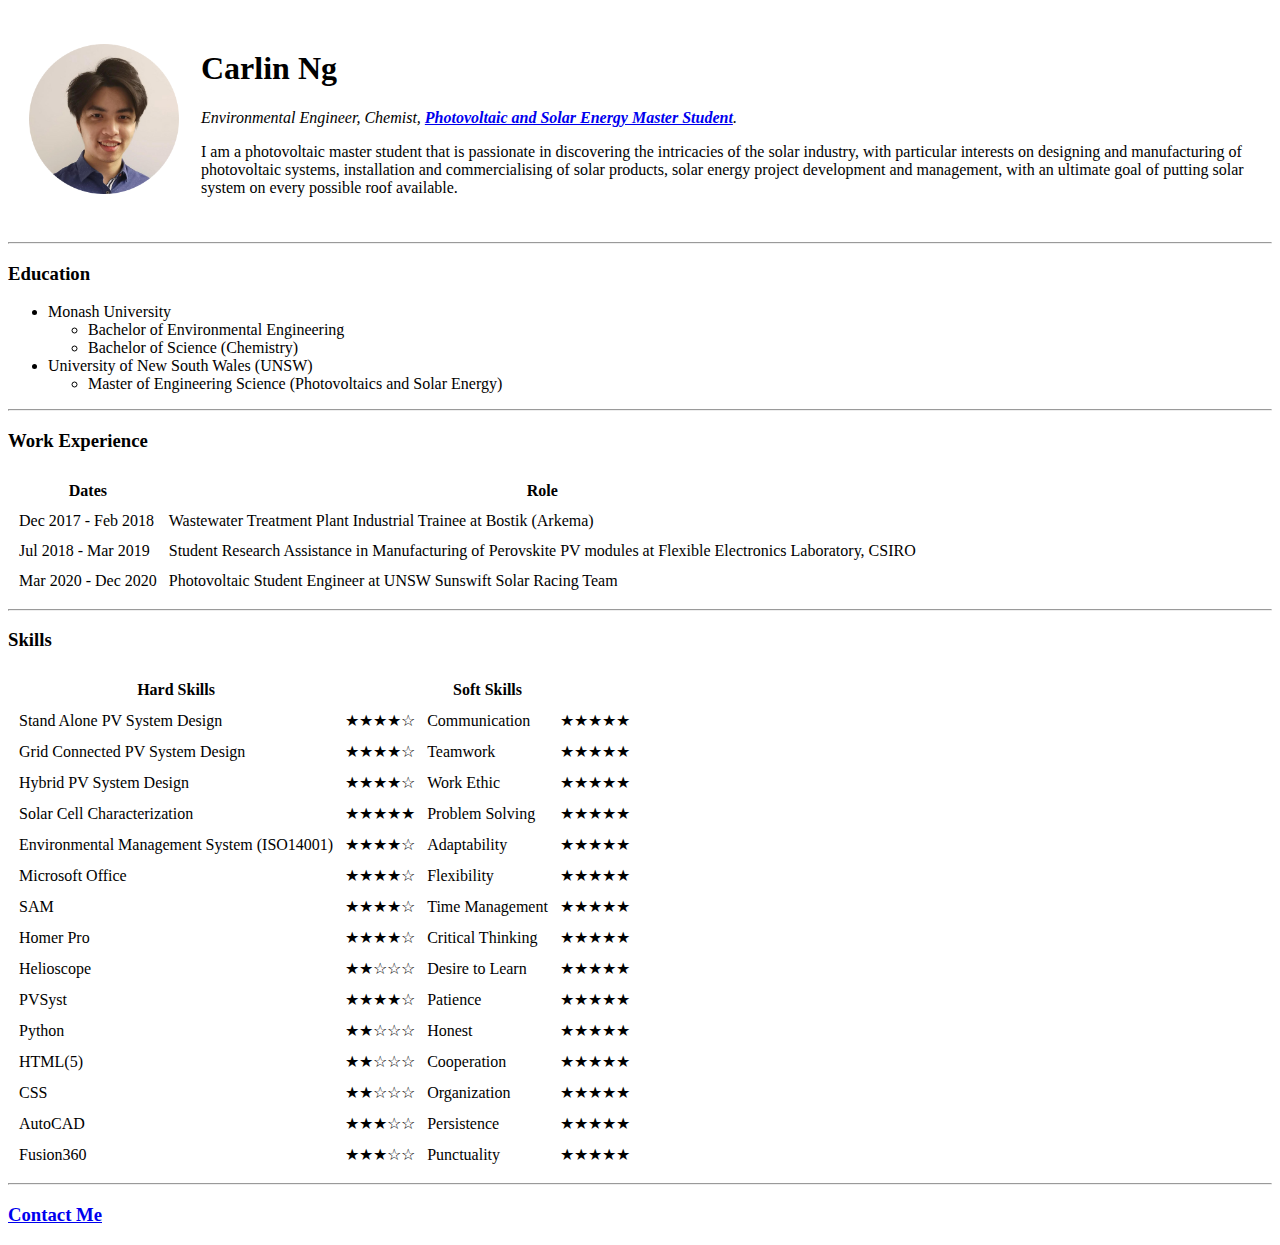
==== index.html @ cc158a0d "Add initial cv website files" ====
<!DOCTYPE html>
<html lang="en">
    <head>
        <meta charset="UTF-8">
        <title>Carlin Ng's Personal Site</title>
    </head>
    <body>
    <table cellspacing="20">
        <tr>
            <td><img src="Carlin.png"
             alt="Carlin's Profile Picture"
             width="150"
             height="150"></td>
            <td><h1>Carlin Ng</h1><p><em>Environmental Engineer, Chemist,
            <strong><a href="https://www.engineering.unsw.edu.au/energy-engineering/">
                Photovoltaic and Solar Energy Master Student</a></strong>.</em></p>
            <p>I am a photovoltaic master student that is passionate in discovering the intricacies of the solar industry, with
            particular interests on designing and manufacturing of photovoltaic systems, installation and commercialising of
            solar products, solar energy project development and management, with an ultimate goal of putting solar system
            on every possible roof available. </p></td>
        </tr>
    </table>


        <hr>
        <h3>Education</h3>
        <ul>
            <li>Monash University
                <ul>
                    <li>Bachelor of Environmental Engineering</li>
                    <li>Bachelor of Science (Chemistry)</li>
                </ul>
            </li>
            <li>University of New South Wales (UNSW)
                <ul>
                    <li>Master of Engineering Science (Photovoltaics and Solar Energy)</li>
                </ul>
            </li>
        </ul>
        <hr>
        <h3>Work Experience</h3>
            <table cellspacing="10">
                <thead>
                    <tr>
                        <th>Dates</th>
                        <th>Role</th>
                    </tr>
                </thead>
                <tbody>
                    <tr>
                        <td>Dec 2017 - Feb 2018</td>
                        <td>Wastewater Treatment Plant Industrial Trainee at Bostik (Arkema)</td>
                    </tr>
                    <tr>
                        <td>Jul 2018 - Mar 2019</td>
                        <td>Student Research Assistance in Manufacturing of Perovskite PV modules at Flexible Electronics Laboratory, CSIRO</td>
                    </tr>
                    <tr>
                        <td>Mar 2020 - Dec 2020</td>
                        <td>Photovoltaic Student Engineer at UNSW Sunswift Solar Racing Team</td>
                    </tr>
                </tbody>

            </table>
        <hr>
        <h3>Skills</h3>
            <table cellspacing="10">
                <thead>
                <tr>
                    <th>Hard Skills</th>
                    <th></th>
                    <th>Soft Skills</th>
                    <th></th>
                </tr>
                </thead>
                <tbody>
                    <tr><td>Stand Alone PV System Design</td>
                        <td>★★★★☆</td>
                        <td>Communication</td>
                        <td>★★★★★</td></tr>
                    <tr><td>Grid Connected PV System Design</td>
                        <td>★★★★☆</td>
                        <td>Teamwork</td>
                        <td>★★★★★</td></tr>
                    <tr><td>Hybrid PV System Design</td>
                        <td>★★★★☆</td>
                        <td>Work Ethic</td>
                        <td>★★★★★</td></tr>
                    <tr><td>Solar Cell Characterization</td>
                        <td>★★★★★</td>
                        <td>Problem Solving</td>
                        <td>★★★★★</td></tr>
                    <tr><td>Environmental Management System (ISO14001) </td>
                        <td>★★★★☆</td>
                        <td>Adaptability</td>
                        <td>★★★★★</td></tr>
                    <tr><td>Microsoft Office</td>
                        <td>★★★★☆</td>
                        <td>Flexibility</td>
                        <td>★★★★★</td></tr>
                    <tr><td>SAM</td>
                        <td>★★★★☆</td>
                        <td>Time Management</td>
                        <td>★★★★★</td></tr>
                    <tr><td>Homer Pro</td>
                        <td>★★★★☆</td>
                        <td>Critical Thinking</td>
                        <td>★★★★★</td></tr>
                    <tr><td>Helioscope</td>
                        <td>★★☆☆☆</td>
                        <td>Desire to Learn</td>
                        <td>★★★★★</td></tr>
                    <tr><td>PVSyst</td>
                        <td>★★★★☆</td>
                        <td>Patience</td>
                        <td>★★★★★</td></tr>
                    <tr><td>Python</td>
                        <td>★★☆☆☆</td>
                        <td>Honest</td>
                        <td>★★★★★</td></tr>
                    <tr><td>HTML(5)</td>
                        <td>★★☆☆☆</td>
                        <td>Cooperation</td>
                        <td>★★★★★</td></tr>
                    <tr><td>CSS</td>
                        <td>★★☆☆☆</td>
                        <td>Organization</td>
                        <td>★★★★★</td></tr>
                    <tr><td>AutoCAD</td>
                        <td>★★★☆☆</td>
                        <td>Persistence</td>
                        <td>★★★★★</td></tr>
                    <tr><td>Fusion360</td>
                        <td>★★★☆☆</td>
                        <td>Punctuality</td>
                        <td>★★★★★</td></tr>



                </tbody>
            </table>
        <hr>
        <h3><a href="Contact.html">Contact Me</a></h3>
    </body>
</html>
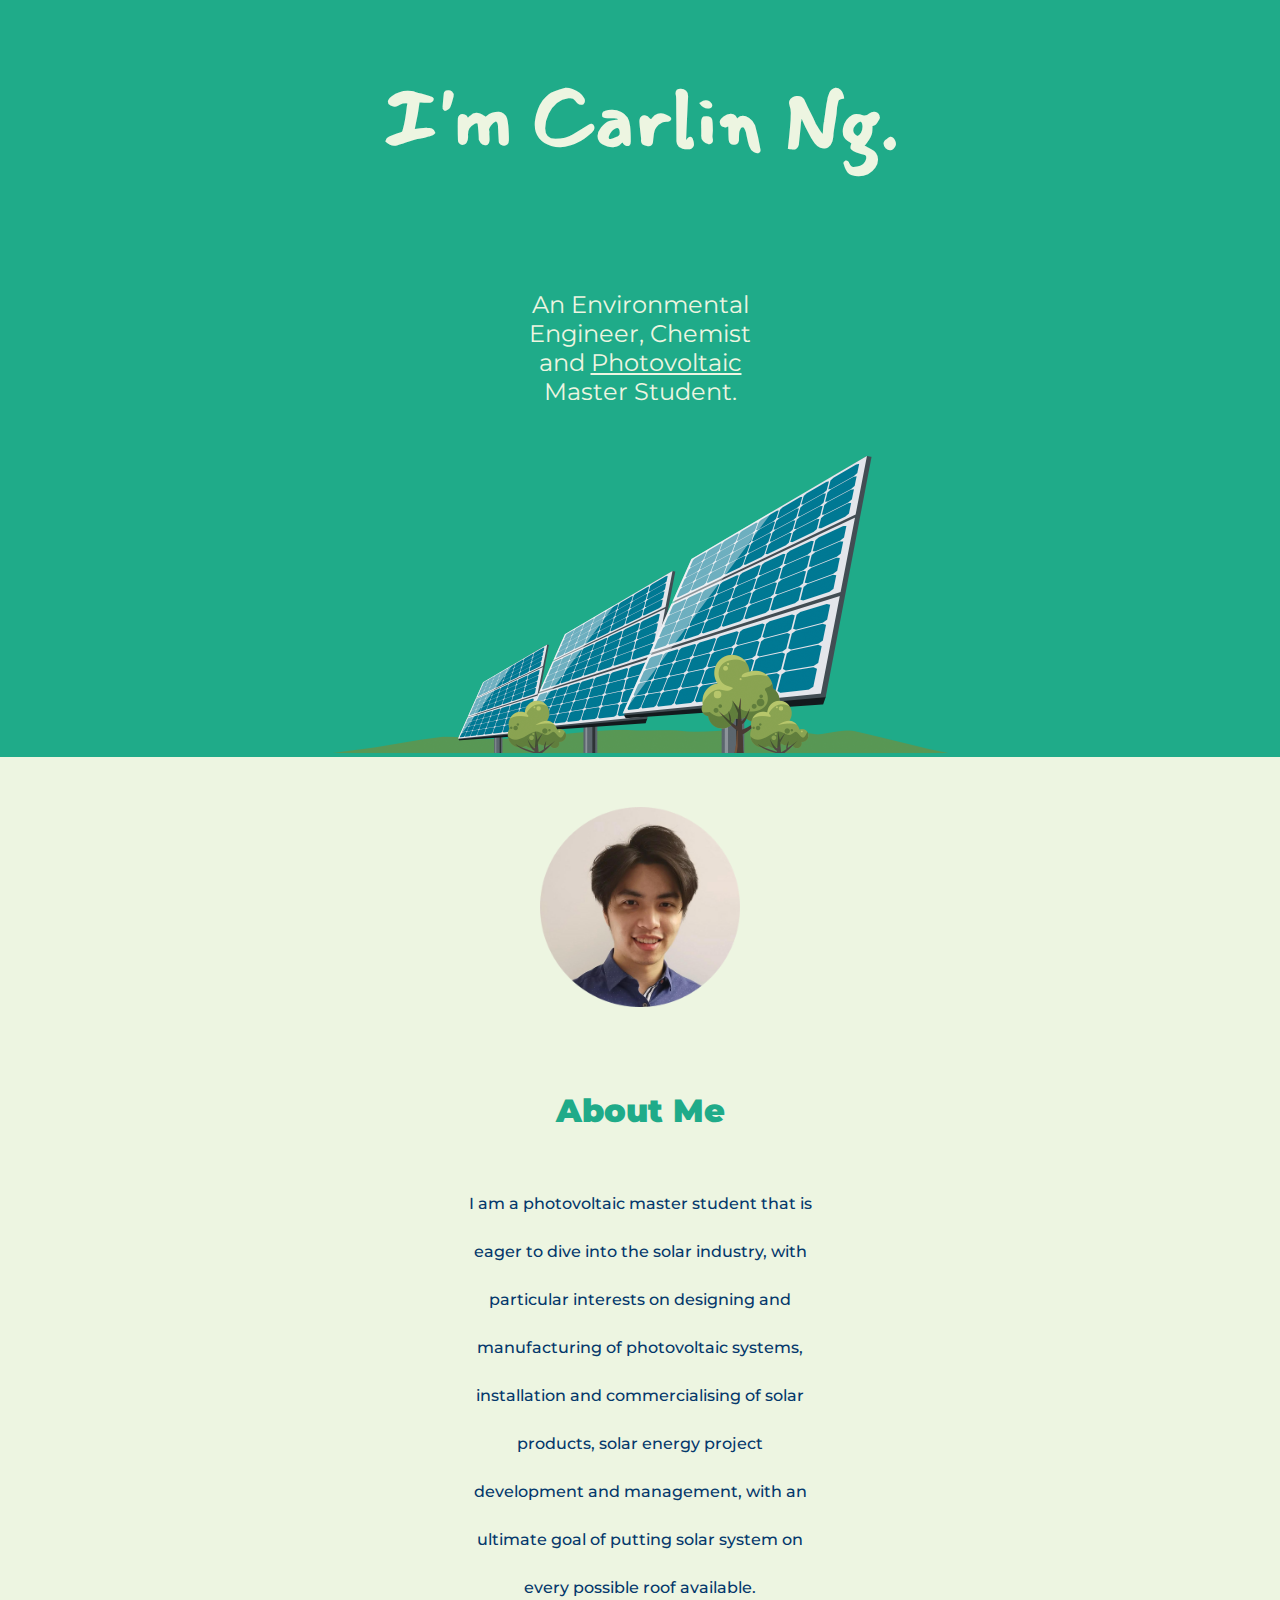
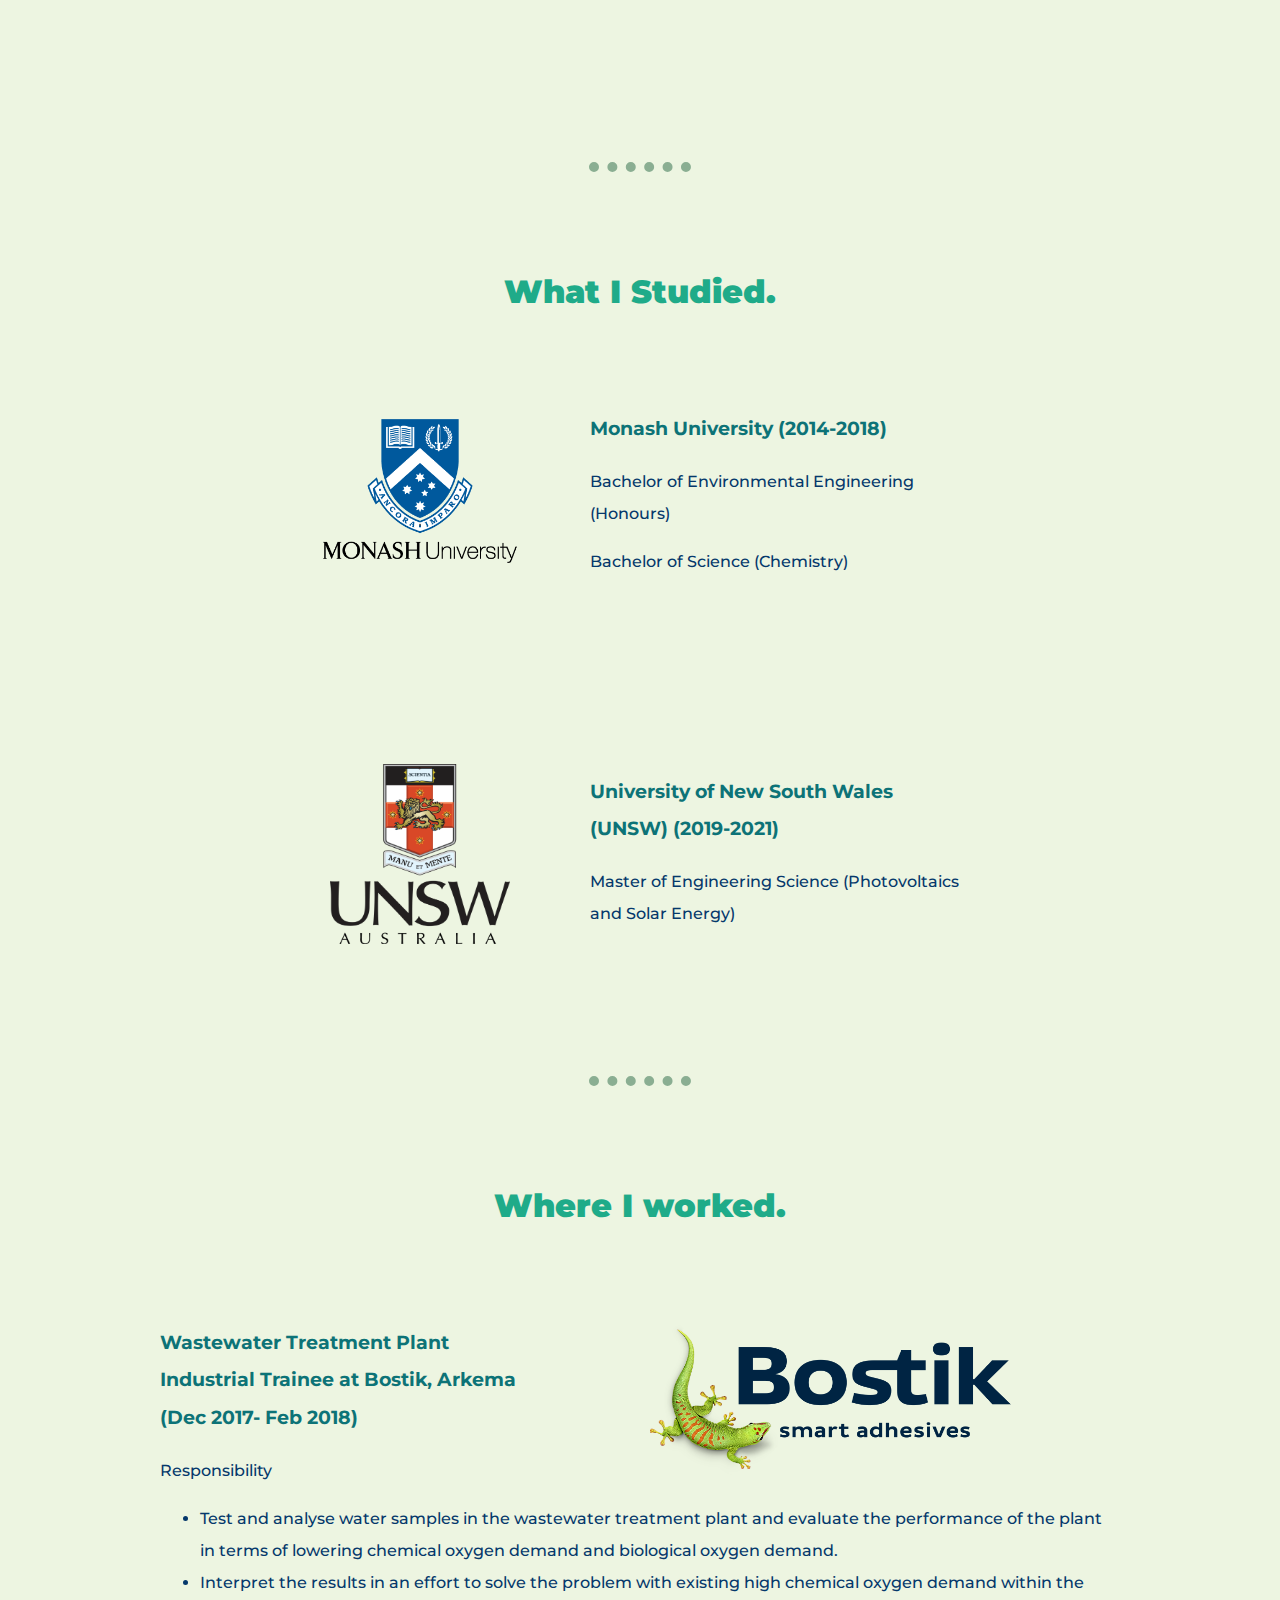
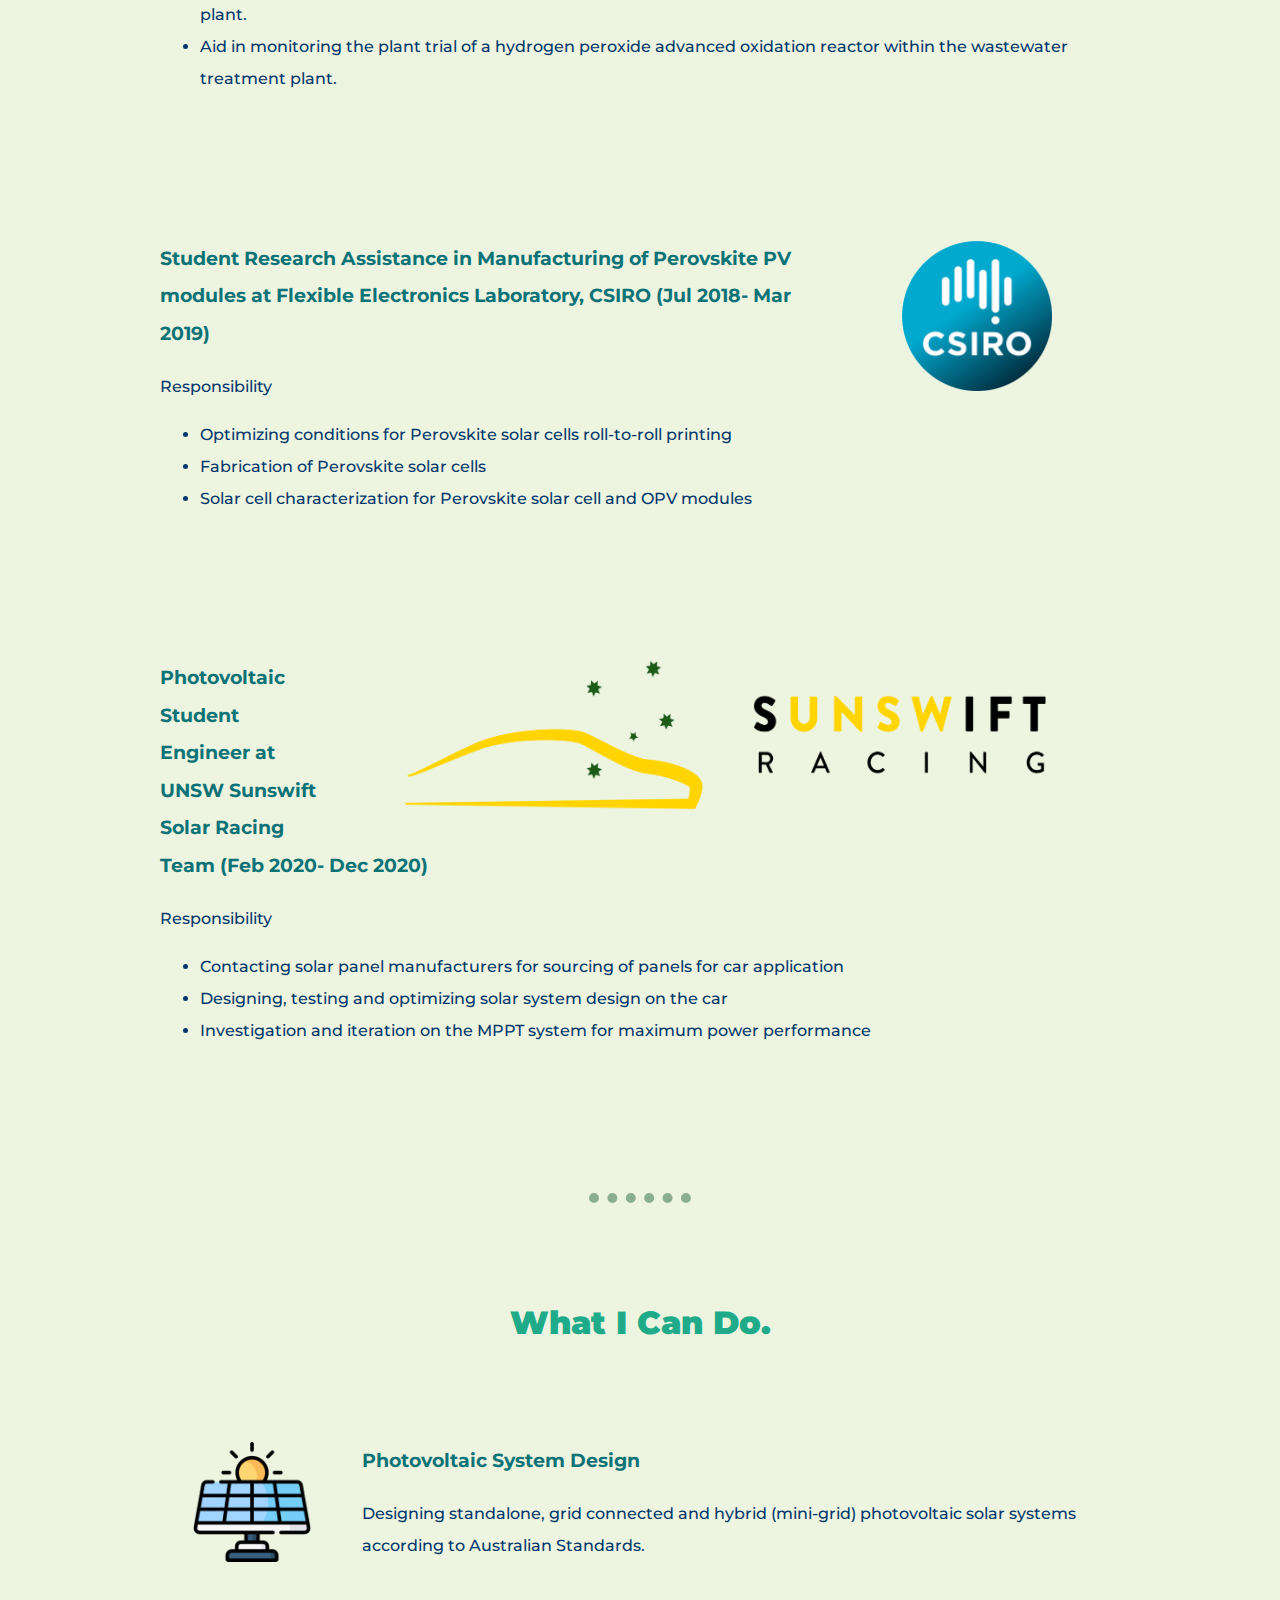
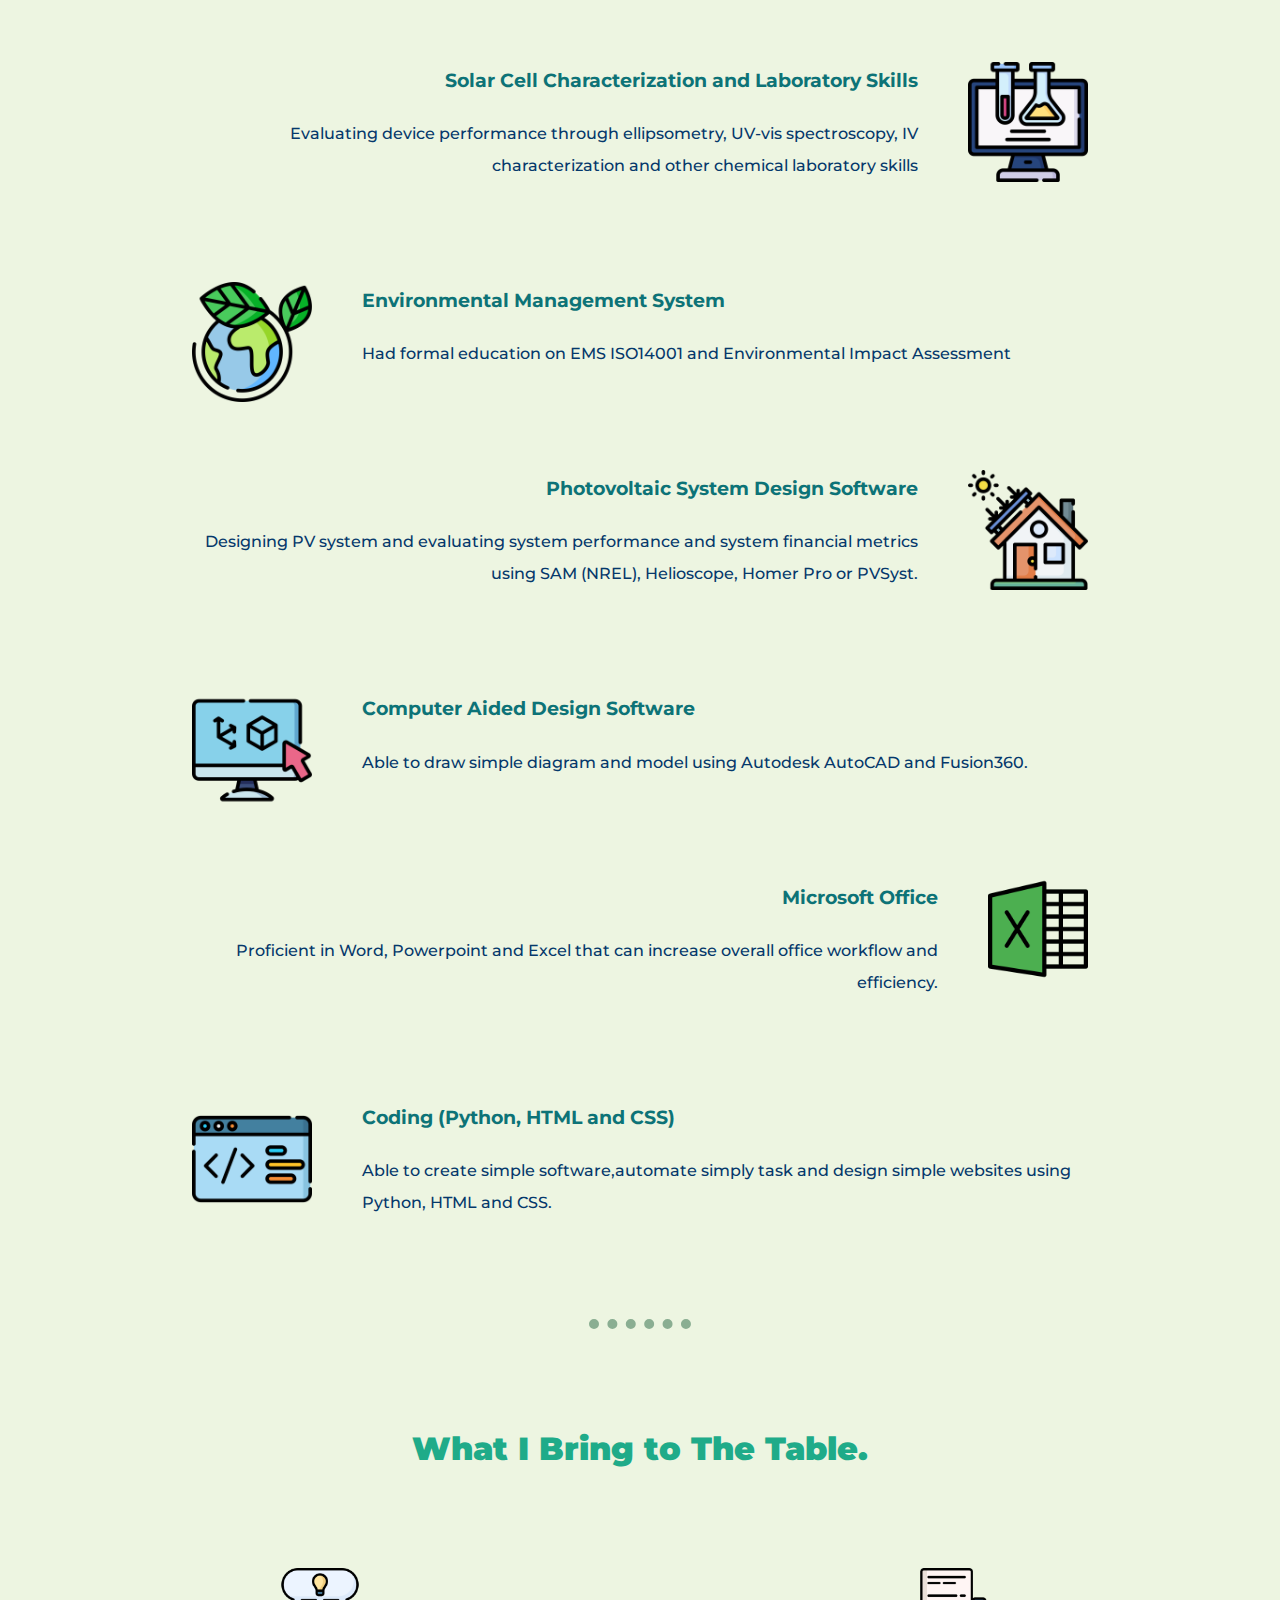
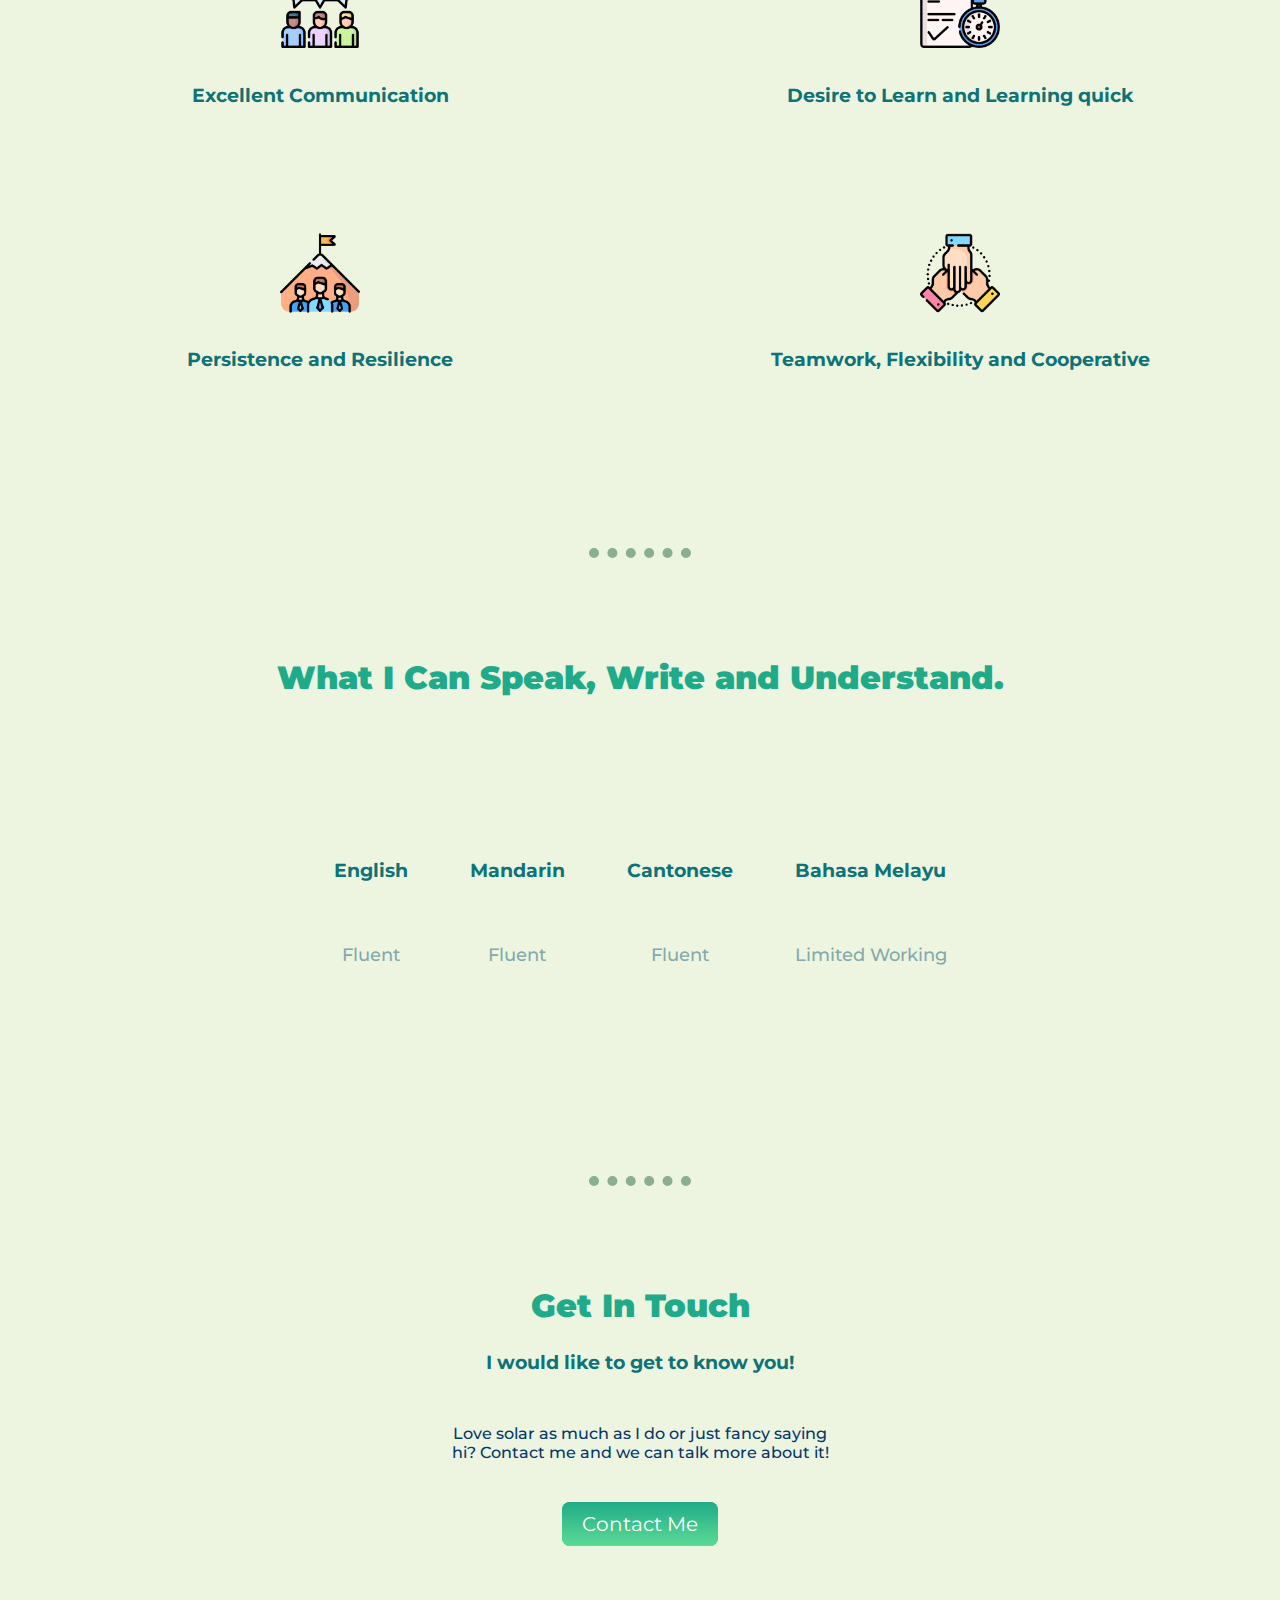
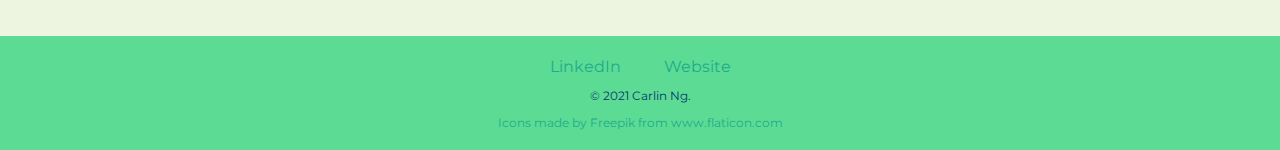
==== commit bb3d7607: "Add files via upload" ====
--- a/index.html
+++ b/index.html
@@ -1,145 +1,174 @@
 <!DOCTYPE html>
 <html lang="en">
-    <head>
-        <meta charset="UTF-8">
-        <title>Carlin Ng's Personal Site</title>
-    </head>
-    <body>
-    <table cellspacing="20">
-        <tr>
-            <td><img src="Carlin.png"
-             alt="Carlin's Profile Picture"
-             width="150"
-             height="150"></td>
-            <td><h1>Carlin Ng</h1><p><em>Environmental Engineer, Chemist,
-            <strong><a href="https://www.engineering.unsw.edu.au/energy-engineering/">
-                Photovoltaic and Solar Energy Master Student</a></strong>.</em></p>
-            <p>I am a photovoltaic master student that is passionate in discovering the intricacies of the solar industry, with
+<head>
+    <meta charset="UTF-8">
+    <title>Carlin Ng</title>
+    <link rel="stylesheet" href="./css/styles.css">
+    <link rel="icon" href="favicon.ico">
+    <link rel="preconnect" href="https://fonts.gstatic.com">
+    <link href="https://fonts.googleapis.com/css2?family=Mansalva&family=Merriweather+Sans:wght@300;800&family=Montserrat:wght@300;500&display=swap" rel="stylesheet">
+</head>
+<body>
+    <div class="top">
+        <h1>I'm Carlin Ng.</h1>
+        <h2 class="title">An Environmental Engineer, Chemist and <span>Photovoltaic</span> Master Student.</h2>
+        <img src="./images/solar.png" alt="solar-bg-img">
+    </div>
+    <div class="middle">
+  <div class="profile">
+    <img id="profile_pic" src="./images/Carlin.png" alt="Carlin's Profile Pic">
+    <h2>About Me</h2>
+    <p class="bio">I am a photovoltaic master student that is eager to dive into the solar industry, with
             particular interests on designing and manufacturing of photovoltaic systems, installation and commercialising of
             solar products, solar energy project development and management, with an ultimate goal of putting solar system
-            on every possible roof available. </p></td>
+            on every possible roof available.</p>
+  </div>
+  <hr>
+  <div class="education">
+    <h2>What I Studied.</h2>
+    <div class="education-row">
+      <img class="monash_img" src="./images/monash.png" alt="monash-img">
+      <h3>Monash University (2014-2018)</h3>
+      <p>Bachelor of Environmental Engineering (Honours)</p>
+      <p>Bachelor of Science (Chemistry)</p>
+    </div>
+    <div class="education-row">
+      <img class="unsw_img" src="./images/University-of-New-South-Wales.png" alt="unsw-img">
+      <h3>University of New South Wales (UNSW) (2019-2021)</h3>
+      <p>Master of Engineering Science (Photovoltaics and Solar Energy)</p>
+    </div>
+  </div>
+  <hr>
+  <div class="workexperience">
+    <h2>Where I worked.</h2>
+    <div class="experience-row">
+      <img class="bostik-img" src="./images/bostik.png" alt="Bostik-img">
+      <h3>Wastewater Treatment Plant Industrial Trainee at Bostik, Arkema (Dec 2017- Feb 2018)</h3>
+      <p>Responsibility</p>
+      <ul>
+          <li>Test and analyse water samples in the wastewater treatment plant and evaluate the performance of the plant in terms of lowering chemical oxygen demand and biological oxygen demand.</li>
+          <li>Interpret the results in an effort to solve the problem with existing high chemical oxygen demand within the plant.</li>
+          <li>Aid in monitoring the plant trial of a hydrogen peroxide advanced oxidation reactor within the wastewater treatment plant.</li>
+      </ul>
+    </div>
+    <div class="experience-row">
+      <img class="csiro-img" src="./images/csiro.png" alt="CSIRO-img">
+      <h3>Student Research Assistance in Manufacturing of Perovskite PV modules at Flexible Electronics Laboratory, CSIRO (Jul 2018- Mar 2019)</h3>
+      <p>Responsibility</p>
+      <ul>
+          <li>Optimizing conditions for Perovskite solar cells roll-to-roll printing</li>
+          <li>Fabrication of Perovskite solar cells</li>
+          <li>Solar cell characterization for Perovskite solar cell and OPV modules</li>
+      </ul>
+    </div>
+    <div class="experience-row">
+      <img class="sunswift-img" src="./images/sunswift.png" alt="Sunswift-img">
+      <h3>Photovoltaic Student Engineer at UNSW Sunswift Solar Racing Team (Feb 2020- Dec 2020)</h3>
+      <p>Responsibility</p>
+      <ul>
+          <li>Contacting solar panel manufacturers for sourcing of panels for car application</li>
+          <li>Designing, testing and optimizing solar system design on the car</li>
+          <li>Investigation and iteration on the MPPT system for maximum power performance</li>
+      </ul>
+    </div>
+  </div>
+  <hr>
+  <div class="skills">
+    <h2>What I Can Do.</h2>
+    <div class="left-row">
+      <img class="design-img" src="./images/design.png" alt="System Design-img">
+      <h3>Photovoltaic System Design</h3>
+      <p>Designing standalone, grid connected and hybrid (mini-grid) photovoltaic solar systems according to Australian Standards.</p>
+    </div>
+    <div class="right-row">
+      <img class="research-img" src="./images/research.png" alt="Lab-img">
+      <h3>Solar Cell Characterization and Laboratory Skills</h3>
+      <p>Evaluating device performance through ellipsometry, UV-vis spectroscopy, IV characterization and other chemical laboratory skills</p>
+    </div>
+      <div class="left-row">
+      <img class="enviro-img" src="./images/enviro.png" alt="EMS-img">
+      <h3>Environmental Management System</h3>
+      <p>Had formal education on EMS ISO14001 and Environmental Impact Assessment</p>
+    </div>
+      <div class="right-row">
+      <img class="system-img" src="./images/solar-home.png" alt="Solar home-img">
+      <h3>Photovoltaic System Design Software</h3>
+      <p>Designing PV system and evaluating system performance and system financial metrics using SAM (NREL), Helioscope, Homer Pro or PVSyst.</p>
+    </div>
+      <div class="left-row">
+      <img class="cad-img" src="./images/cad.png" alt="CAD-img">
+      <h3>Computer Aided Design Software</h3>
+      <p>Able to draw simple diagram and model using Autodesk AutoCAD and Fusion360.</p>
+    </div>
+      <div class="right-row">
+      <img class="office-img" src="./images/office.png" alt="MS Office-img">
+      <h3>Microsoft Office</h3>
+      <p>Proficient in Word, Powerpoint and Excel that can increase overall office workflow and efficiency. </p>
+    </div>
+      <div class="left-row">
+      <img class="code-img" src="./images/code.png" alt="Coding-img">
+      <h3>Coding (Python, HTML and CSS)</h3>
+      <p>Able to create simple software,automate simply task and design simple websites using Python, HTML and CSS.</p>
+    </div></div>
+  <hr>
+      <div class="soft-skills">
+    <h2>What I Bring to The Table.</h2>
+      <div class="grid">
+    <div class="soft-row">
+      <img class="communication-img" src="./images/communication.png" alt="Communication-img">
+      <h3>Excellent Communication</h3>
+    </div>
+    <div class="soft-row">
+      <img class="fast-img" src="./images/fast.png" alt="Learn Quick-img">
+      <h3>Desire to Learn and Learning quick</h3>
+    </div>
+      <div class="soft-row">
+      <img class="nvrgvup-img" src="./images/nevergiveup.png" alt="Never Give Up-img">
+      <h3>Persistence and Resilience</h3>
+    </div>
+      <div class="soft-row">
+      <img class="teamwork-img" src="./images/teamwork.png" alt="Teamwork-img">
+      <h3>Teamwork, Flexibility and Cooperative</h3>
+      </div>
+      </div>
+  </div>
+  <hr>
+  <div class="language">
+    <h2>What I Can Speak, Write and Understand.</h2>
+    <table class="lang_table" cellspacing="60">
+        <thead>
+        <tr>
+            <th class="language">English</th>
+            <th class="language">Mandarin</th>
+            <th class="language">Cantonese</th>
+            <th class="language">Bahasa Melayu</th>
         </tr>
+        </thead>
+        <tbody>
+        <tr>
+            <th class="proficiency">Fluent</th>
+            <th class="proficiency">Fluent</th>
+            <th class="proficiency">Fluent</th>
+            <th class="proficiency">Limited Working</th>
+        </tr>
+        </tbody>
     </table>
+  </div>
+  <hr>
+  <div class="contact-me">
+    <h2>Get In Touch</h2>
+    <h3>I would like to get to know you!</h3>
+    <p class="contact-msg">Love solar as much as I do or just fancy saying hi? Contact me and we can talk more about it!</p>
+    <a class="btn" href="mailto:carlin5845@gmail.com">Contact Me</a>
+  </div>
+</div>
 
 
-        <hr>
-        <h3>Education</h3>
-        <ul>
-            <li>Monash University
-                <ul>
-                    <li>Bachelor of Environmental Engineering</li>
-                    <li>Bachelor of Science (Chemistry)</li>
-                </ul>
-            </li>
-            <li>University of New South Wales (UNSW)
-                <ul>
-                    <li>Master of Engineering Science (Photovoltaics and Solar Energy)</li>
-                </ul>
-            </li>
-        </ul>
-        <hr>
-        <h3>Work Experience</h3>
-            <table cellspacing="10">
-                <thead>
-                    <tr>
-                        <th>Dates</th>
-                        <th>Role</th>
-                    </tr>
-                </thead>
-                <tbody>
-                    <tr>
-                        <td>Dec 2017 - Feb 2018</td>
-                        <td>Wastewater Treatment Plant Industrial Trainee at Bostik (Arkema)</td>
-                    </tr>
-                    <tr>
-                        <td>Jul 2018 - Mar 2019</td>
-                        <td>Student Research Assistance in Manufacturing of Perovskite PV modules at Flexible Electronics Laboratory, CSIRO</td>
-                    </tr>
-                    <tr>
-                        <td>Mar 2020 - Dec 2020</td>
-                        <td>Photovoltaic Student Engineer at UNSW Sunswift Solar Racing Team</td>
-                    </tr>
-                </tbody>
-
-            </table>
-        <hr>
-        <h3>Skills</h3>
-            <table cellspacing="10">
-                <thead>
-                <tr>
-                    <th>Hard Skills</th>
-                    <th></th>
-                    <th>Soft Skills</th>
-                    <th></th>
-                </tr>
-                </thead>
-                <tbody>
-                    <tr><td>Stand Alone PV System Design</td>
-                        <td>★★★★☆</td>
-                        <td>Communication</td>
-                        <td>★★★★★</td></tr>
-                    <tr><td>Grid Connected PV System Design</td>
-                        <td>★★★★☆</td>
-                        <td>Teamwork</td>
-                        <td>★★★★★</td></tr>
-                    <tr><td>Hybrid PV System Design</td>
-                        <td>★★★★☆</td>
-                        <td>Work Ethic</td>
-                        <td>★★★★★</td></tr>
-                    <tr><td>Solar Cell Characterization</td>
-                        <td>★★★★★</td>
-                        <td>Problem Solving</td>
-                        <td>★★★★★</td></tr>
-                    <tr><td>Environmental Management System (ISO14001) </td>
-                        <td>★★★★☆</td>
-                        <td>Adaptability</td>
-                        <td>★★★★★</td></tr>
-                    <tr><td>Microsoft Office</td>
-                        <td>★★★★☆</td>
-                        <td>Flexibility</td>
-                        <td>★★★★★</td></tr>
-                    <tr><td>SAM</td>
-                        <td>★★★★☆</td>
-                        <td>Time Management</td>
-                        <td>★★★★★</td></tr>
-                    <tr><td>Homer Pro</td>
-                        <td>★★★★☆</td>
-                        <td>Critical Thinking</td>
-                        <td>★★★★★</td></tr>
-                    <tr><td>Helioscope</td>
-                        <td>★★☆☆☆</td>
-                        <td>Desire to Learn</td>
-                        <td>★★★★★</td></tr>
-                    <tr><td>PVSyst</td>
-                        <td>★★★★☆</td>
-                        <td>Patience</td>
-                        <td>★★★★★</td></tr>
-                    <tr><td>Python</td>
-                        <td>★★☆☆☆</td>
-                        <td>Honest</td>
-                        <td>★★★★★</td></tr>
-                    <tr><td>HTML(5)</td>
-                        <td>★★☆☆☆</td>
-                        <td>Cooperation</td>
-                        <td>★★★★★</td></tr>
-                    <tr><td>CSS</td>
-                        <td>★★☆☆☆</td>
-                        <td>Organization</td>
-                        <td>★★★★★</td></tr>
-                    <tr><td>AutoCAD</td>
-                        <td>★★★☆☆</td>
-                        <td>Persistence</td>
-                        <td>★★★★★</td></tr>
-                    <tr><td>Fusion360</td>
-                        <td>★★★☆☆</td>
-                        <td>Punctuality</td>
-                        <td>★★★★★</td></tr>
-
-
-
-                </tbody>
-            </table>
-        <hr>
-        <h3><a href="Contact.html">Contact Me</a></h3>
-    </body>
-</html>
+<div class="bottom">
+  <a class="footer-link" href="https://www.linkedin.com/in/car-lin-ng-7bb01a16b/">LinkedIn</a>
+  <a class="footer-link" href="https://carlin9.github.io/cv/">Website</a>
+  <p class="copyright">© 2021 Carlin Ng.</p>
+    <div class="copyright1">Icons made by <a href="https://www.freepik.com" title="Freepik">Freepik</a> from <a href="https://www.flaticon.com/" title="Flaticon">www.flaticon.com</a></div>
+</div>
+</body>
+</html>--- a/css/styles.css
+++ b/css/styles.css
@@ -0,0 +1,347 @@
+/* ------------------------------------Page Setup---------------------------------- */
+body {
+    margin: 0;
+    text-align: center;
+    font-family: 'Merriweather Sans', sans-serif;
+}
+
+.top {
+    background-color: #1fab89;
+}
+
+.middle {
+    background-color: #edf5e1;
+}
+
+.bottom {
+    background-color: #5cdb95;
+    padding: 20px 0;
+}
+
+hr {
+    border-style: none;
+    border-top-style: dotted;
+    border-width: 10px;
+    border-color: #8aae92;
+    margin: 100px auto;
+    width: 8%;
+}
+
+h1 {
+    color: #edf5e1;
+    font-family: 'Mansalva', cursive;
+    font-size: 5rem;
+    line-height: 3;
+    margin-top: 0px;
+    margin-bottom: 0;
+    padding-bottom: 50px;
+}
+
+h2 {
+    color: #1fab89;
+    font-family: 'Montserrat', sans-serif;
+    font-size: 2rem;
+    font-weight: 1000;
+    margin-top: 80px;
+}
+
+h3 {
+    font-family: 'Montserrat', sans-serif;
+    color: #0d7377;
+}
+
+a {
+    color: #1fab89;
+    font-family: 'Montserrat', sans-serif;
+    text-decoration: none;
+}
+
+span {
+    text-decoration: underline;
+}
+
+p {
+    color: #05386b;
+    font-family: 'Montserrat', sans-serif;
+    font-weight: 500;
+}
+
+li {
+    color: #05386b;
+    font-family: 'Montserrat', sans-serif;
+    font-weight: 500;
+}
+
+/* ----------------------------------------------Container---------------------------------------- */
+
+.profile {
+    padding: 50px;
+}
+
+
+/* Bio */
+
+#profile_pic {
+    width: 200px;
+}
+
+.title {
+    color: #edf5e1;
+    font-size: 1.5rem;
+    font-weight: normal;
+    margin: 0 auto 50px auto;
+    width: 20%;
+}
+
+.bio {
+    color: #05386b;
+    font-weight: 500;
+    line-height: 3;
+    margin: 50px auto 0px auto;
+    width: 30%;
+
+}
+
+/* ------------------------------------------------Education-------------------------------- */
+.monash_img {
+    float: left;
+    margin-right: 50px;
+    width: 220px;
+    height: 220px;
+    position: relative;
+    right: 10px;
+    bottom: 10px;
+}
+
+.unsw_img {
+    float: left;
+    margin-right: 70px;
+    width: 180px;
+    height: 180px;
+    padding: 10px;
+}
+
+.education-row {
+    width: 50%;
+    margin: 50px auto 100px auto;
+    text-align: left;
+    line-height: 2;
+    padding: 30px;
+}
+
+/* ----------------------------------------------Experience--------------------------- */
+.experience-row {
+    width: 75%;
+    margin: 50px auto 50px auto;
+    text-align: left;
+    line-height: 2;
+    padding: 30px;
+}
+
+.bostik-img {
+    float: right;
+    margin-left: 100px;
+    width: 450px;
+    height: 150px;
+    padding: 20px;
+}
+
+.csiro-img {
+    float: right;
+    margin-left: 100px;
+    width: 150px;
+    height: 150px;
+    padding: 20px;
+    position: relative;
+    right: 5%;
+}
+
+.sunswift-img {
+    float: right;
+    margin-left: 100px;
+    width: 650px;
+    height: 150px;
+    padding: 20px;
+    position: relative;
+    right: 5%;
+}
+
+/* Hard Skills */
+.left-row {
+    width: 70%;
+    margin: 100px auto 100px auto;
+    text-align: left;
+    line-height: 2;
+}
+
+.right-row {
+    width: 70%;
+    margin: 100px auto 100px auto;
+    text-align: right;
+    line-height: 2;
+}
+
+.design-img {
+    float: left;
+    margin-right: 50px;
+    width: 120px;
+    height: 120px;
+}
+
+.research-img {
+    float: right;
+    margin-left: 50px;
+    width: 120px;
+    height: 120px;
+}
+
+.enviro-img {
+    float: left;
+    margin-right: 50px;
+    width: 120px;
+    height: 120px;
+}
+
+.system-img {
+    float: right;
+    margin-left: 50px;
+    width: 120px;
+    height: 120px;
+}
+
+.cad-img {
+    float: left;
+    margin-right: 50px;
+    width: 120px;
+    height: 120px;
+}
+
+.office-img {
+    float: right;
+    margin-left: 50px;
+    width: 100px;
+    height: 100px;
+}
+
+.code-img {
+    float: left;
+    margin-right: 50px;
+    width: 120px;
+    height: 120px;
+}
+
+/* Soft Skills */
+.grid {
+    display: grid;
+    grid-template-columns: 2fr 2fr;
+    margin-top: 50px;
+}
+
+.soft-row {
+    margin: 50px auto;
+    line-height: 2;
+}
+
+.communication-img {
+    width: 80px;
+    height: 80px;
+}
+
+.fast-img {
+    width: 80px;
+    height: 80px;
+}
+
+.nvrgvup-img {
+    width: 80px;
+    height: 80px;
+}
+
+.teamwork-img {
+    width: 80px;
+    height: 80px;
+}
+
+/* Language */
+.lang_table {
+    margin: 50px auto 50px auto;
+    padding: 50px;
+}
+
+.language {
+    font-family: 'Montserrat', sans-serif;
+    color: #0d7377;
+    font-size: 1.1em;
+}
+
+.proficiency {
+    color: #84a9ac;
+    font-family: 'Montserrat', sans-serif;
+    font-weight: 500;
+}
+
+/* Contact */
+.contact-me {
+    padding-bottom: 100px;
+}
+
+.contact-msg {
+    margin: 50px auto;
+    width: 30%;
+}
+
+.Contact-img {
+    width: 100px;
+    height: 100px;
+    margin-bottom: 30px;
+}
+
+.btn {
+  background: #1fab89;
+  background-image: -webkit-linear-gradient(top, #1fab89, #5cdb95);
+  background-image: -moz-linear-gradient(top, #1fab89, #5cdb95);
+  background-image: -ms-linear-gradient(top, #1fab89, #5cdb95);
+  background-image: -o-linear-gradient(top, #1fab89, #5cdb95);
+  background-image: linear-gradient(to bottom, #1fab89, #5cdb95);
+  -webkit-border-radius: 8;
+  -moz-border-radius: 8;
+  border-radius: 8px;
+  font-family: 'Montserrat', sans-serif;
+  color: #ffffff;
+  font-size: 20px;
+  padding: 10px 20px 10px 20px;
+  text-decoration: none;
+}
+
+.btn:hover {
+  background: #9df3c4;
+  background-image: -webkit-linear-gradient(top, #9df3c4, #00b8a9);
+  background-image: -moz-linear-gradient(top, #9df3c4, #00b8a9);
+  background-image: -ms-linear-gradient(top, #9df3c4, #00b8a9);
+  background-image: -o-linear-gradient(top, #9df3c4, #00b8a9);
+  background-image: linear-gradient(to bottom, #9df3c4, #00b8a9);
+  text-decoration: none;
+}
+
+/* Footer */
+.footer-link {
+    margin: 10px 20px 80px;
+}
+
+.footer-link:hover {
+    color: #9df3c4;
+}
+
+.copyright {
+    color: #05386b;
+    font-family: 'Montserrat', sans-serif;
+    font-size: 0.75rem;
+    font-weight: normal;
+}
+
+.copyright1 {
+    color: #1fab89;
+    font-family: 'Montserrat', sans-serif;
+    font-size: 0.75rem;
+    font-weight: normal;
+}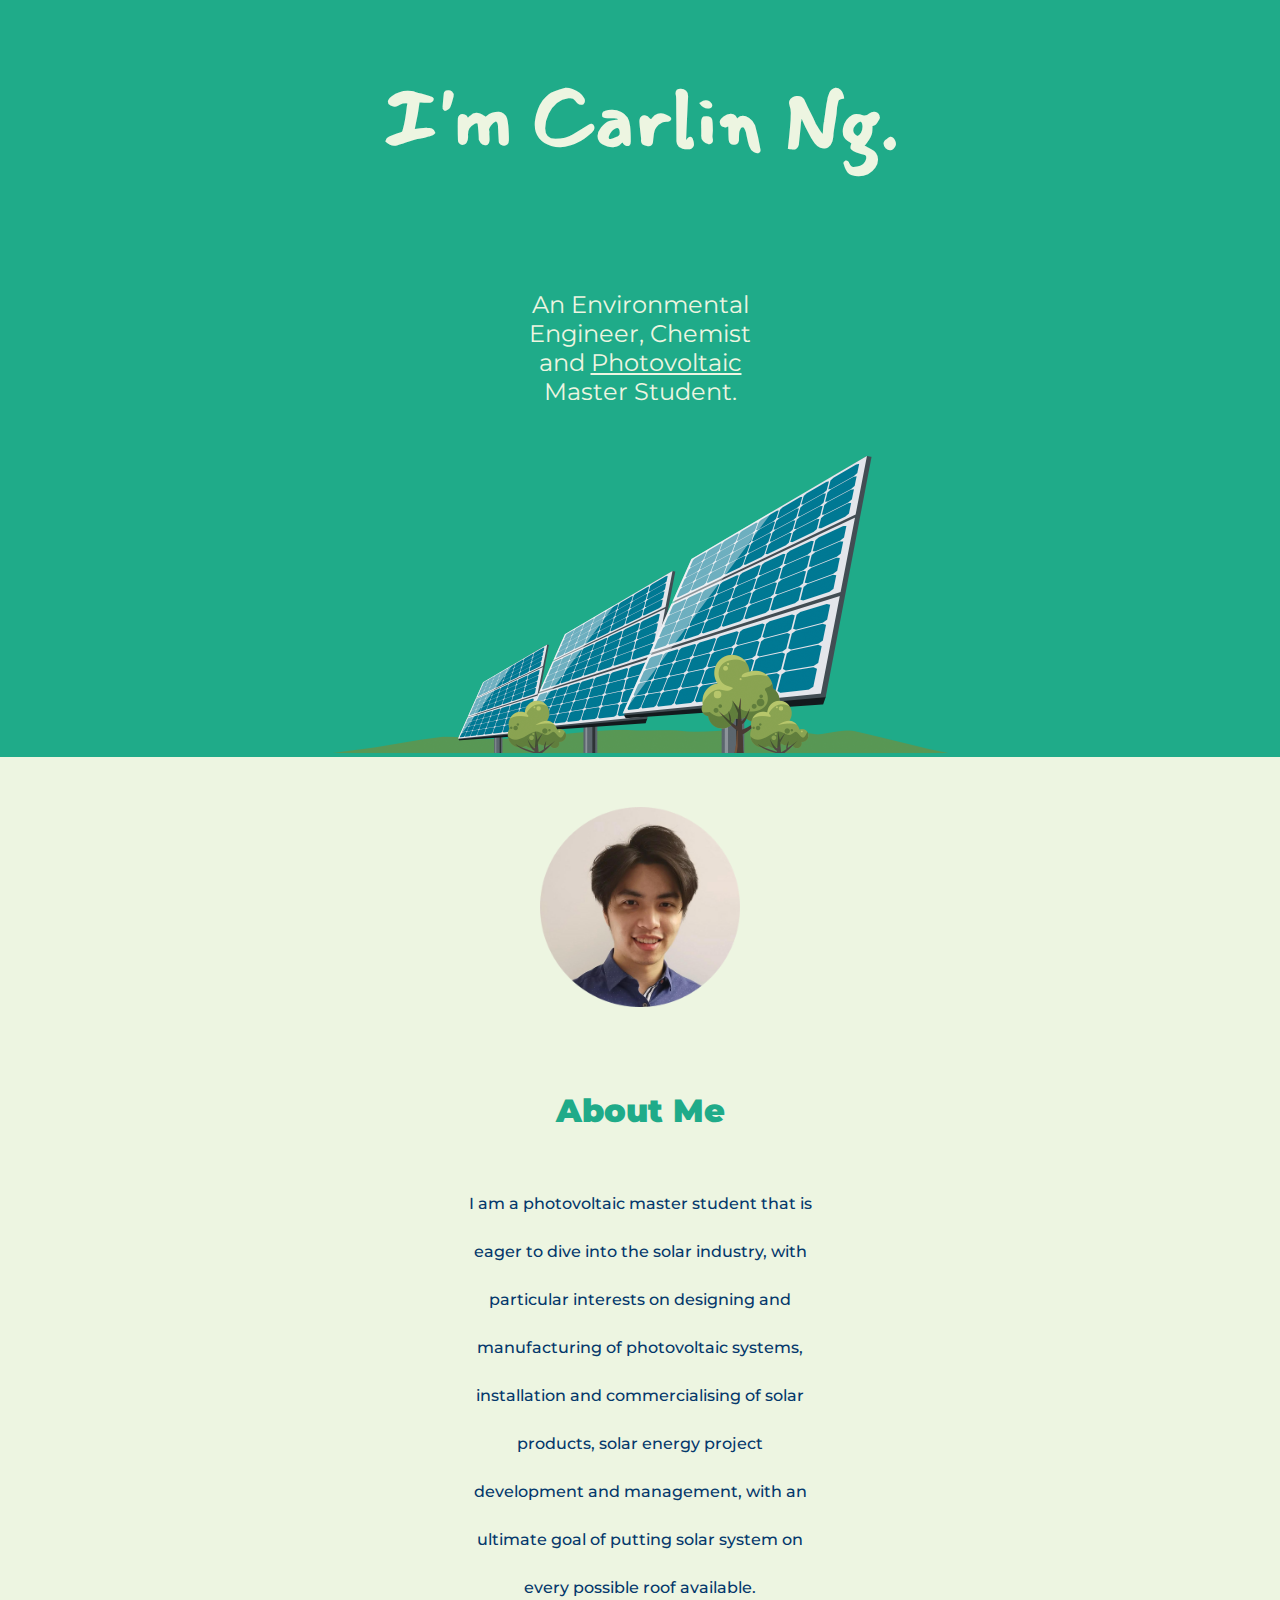
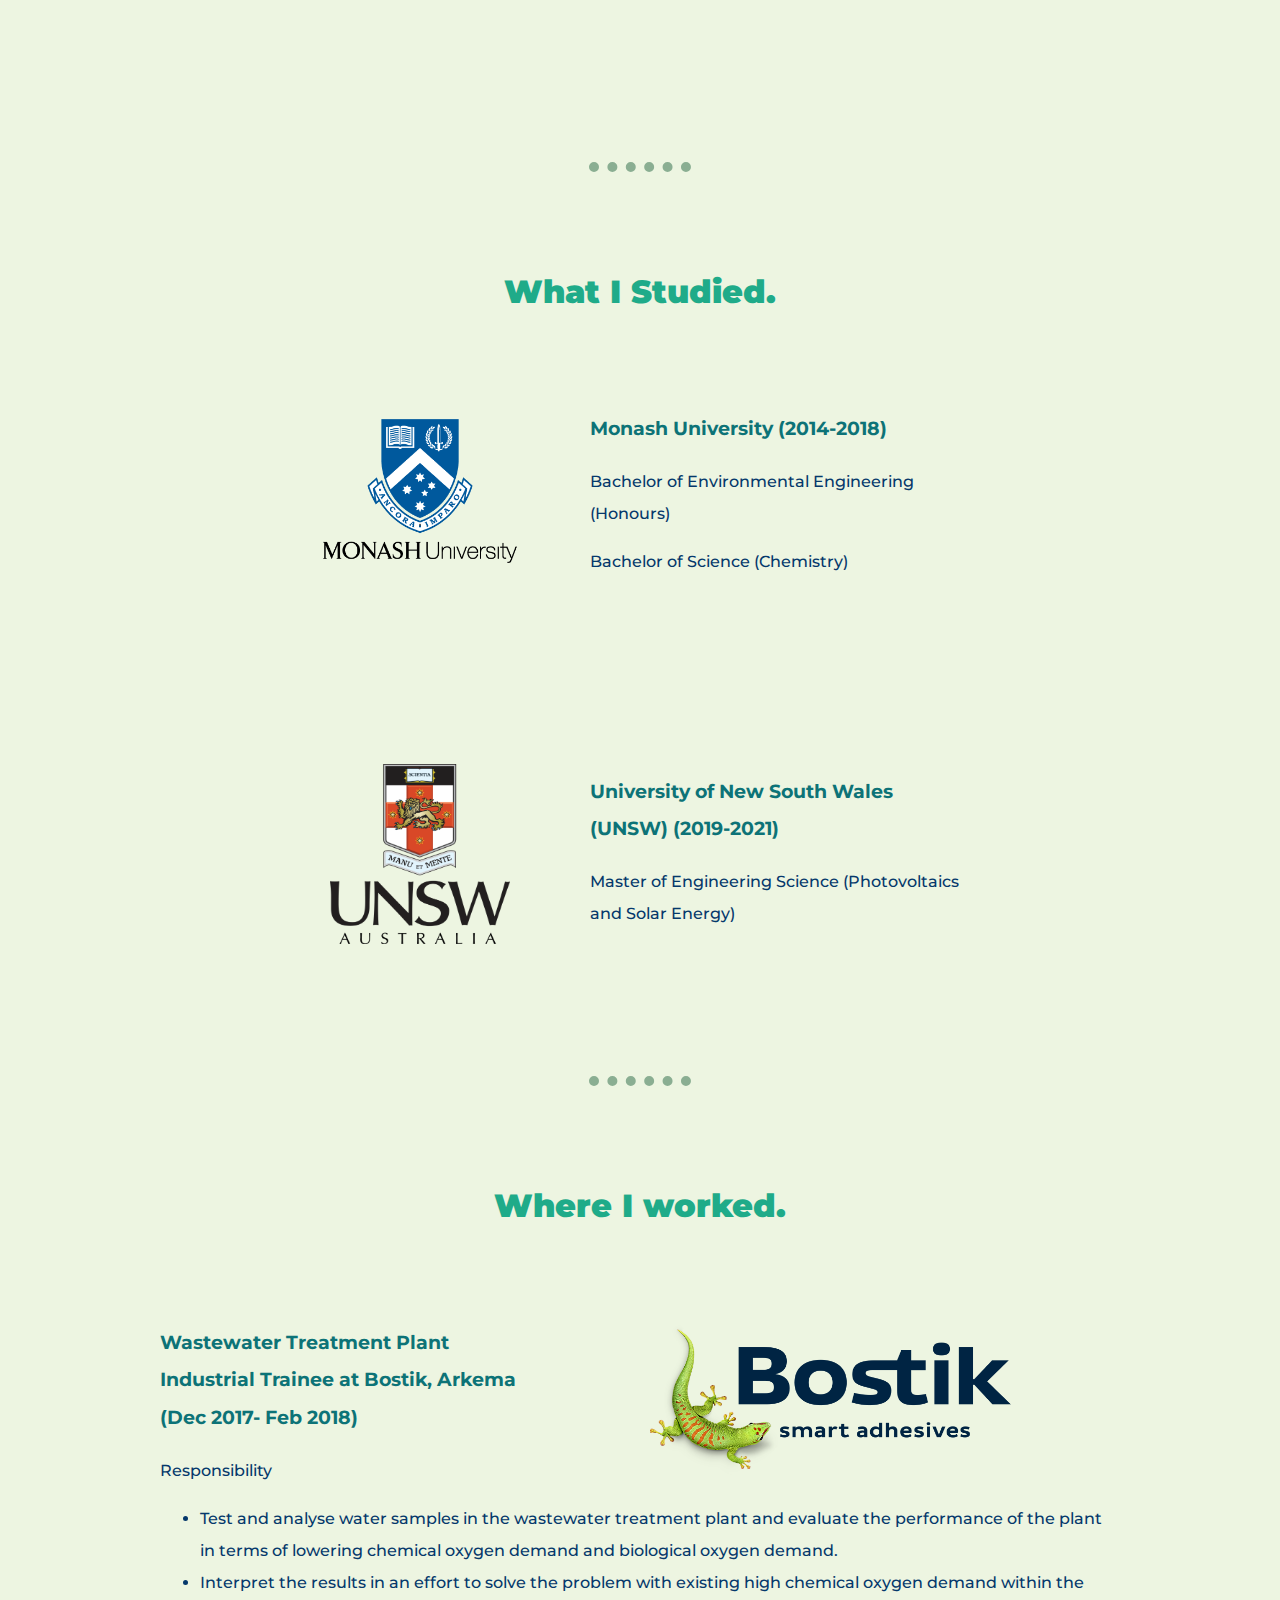
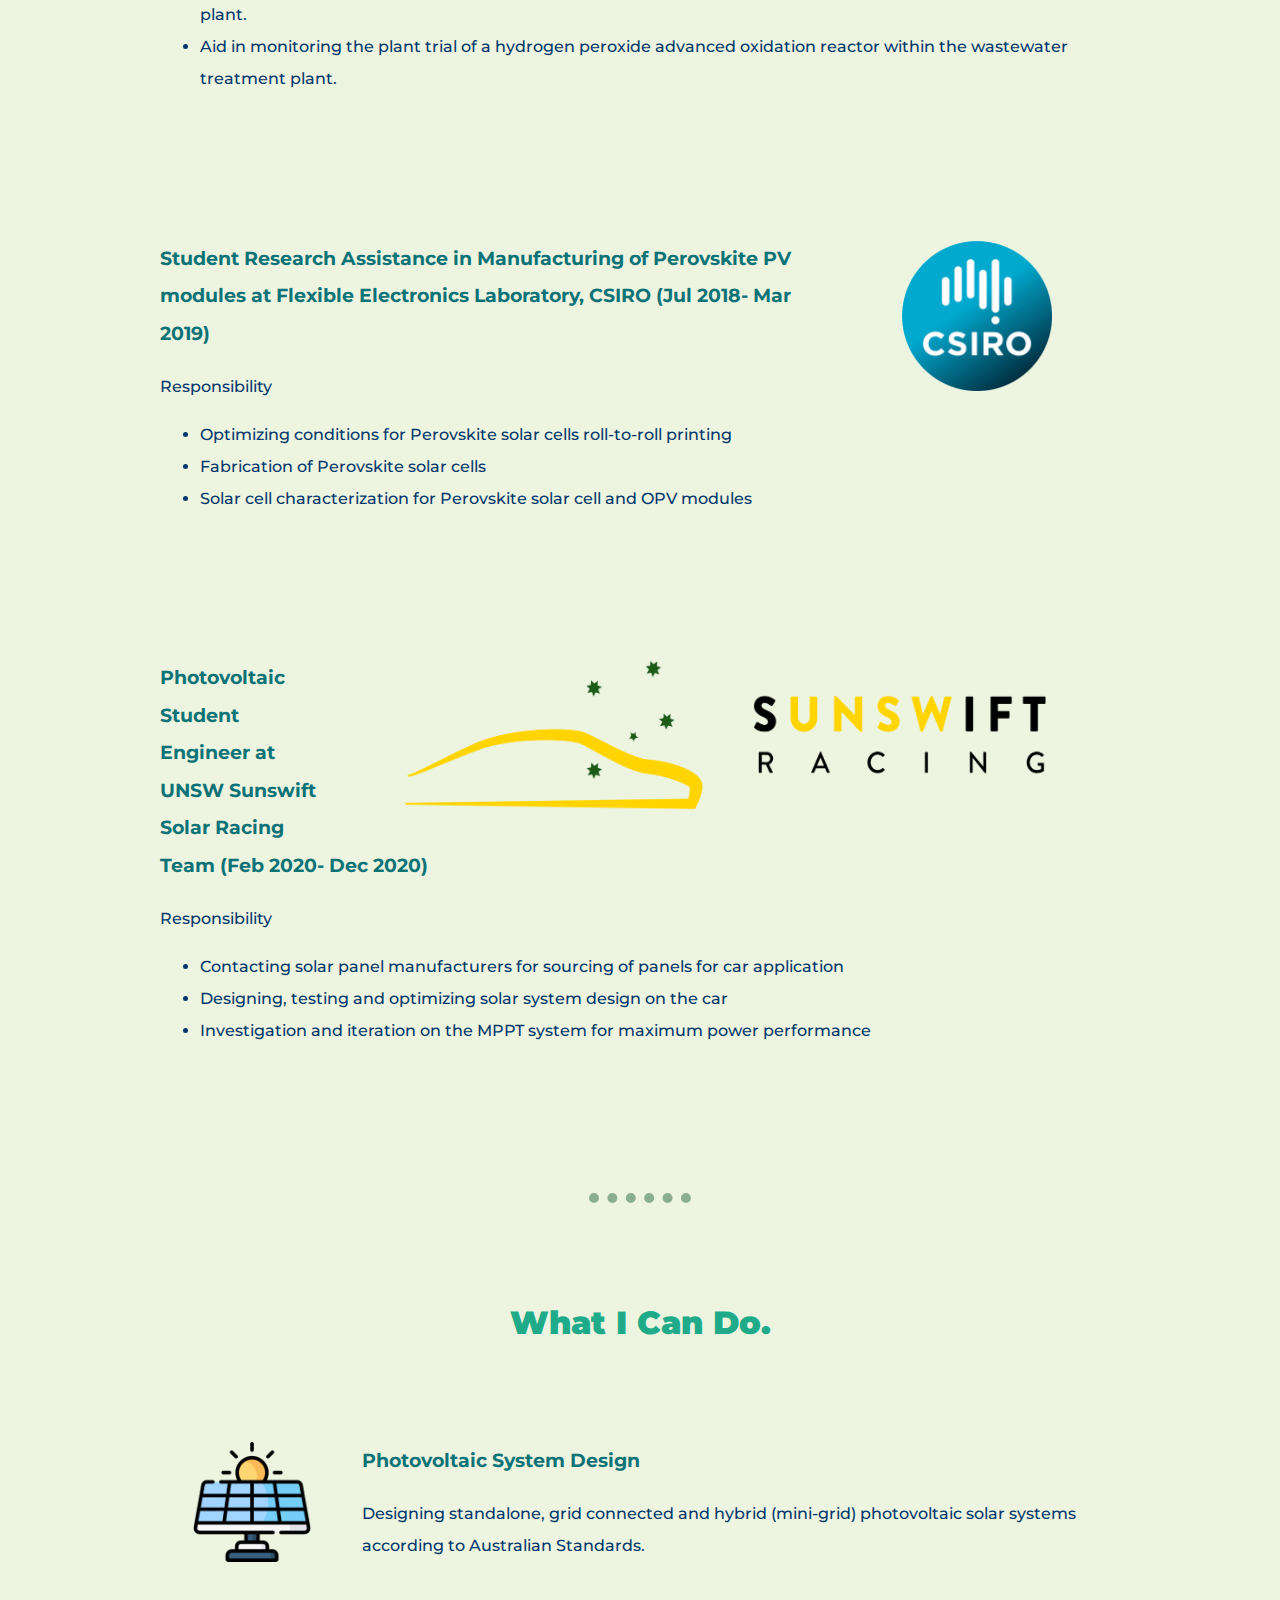
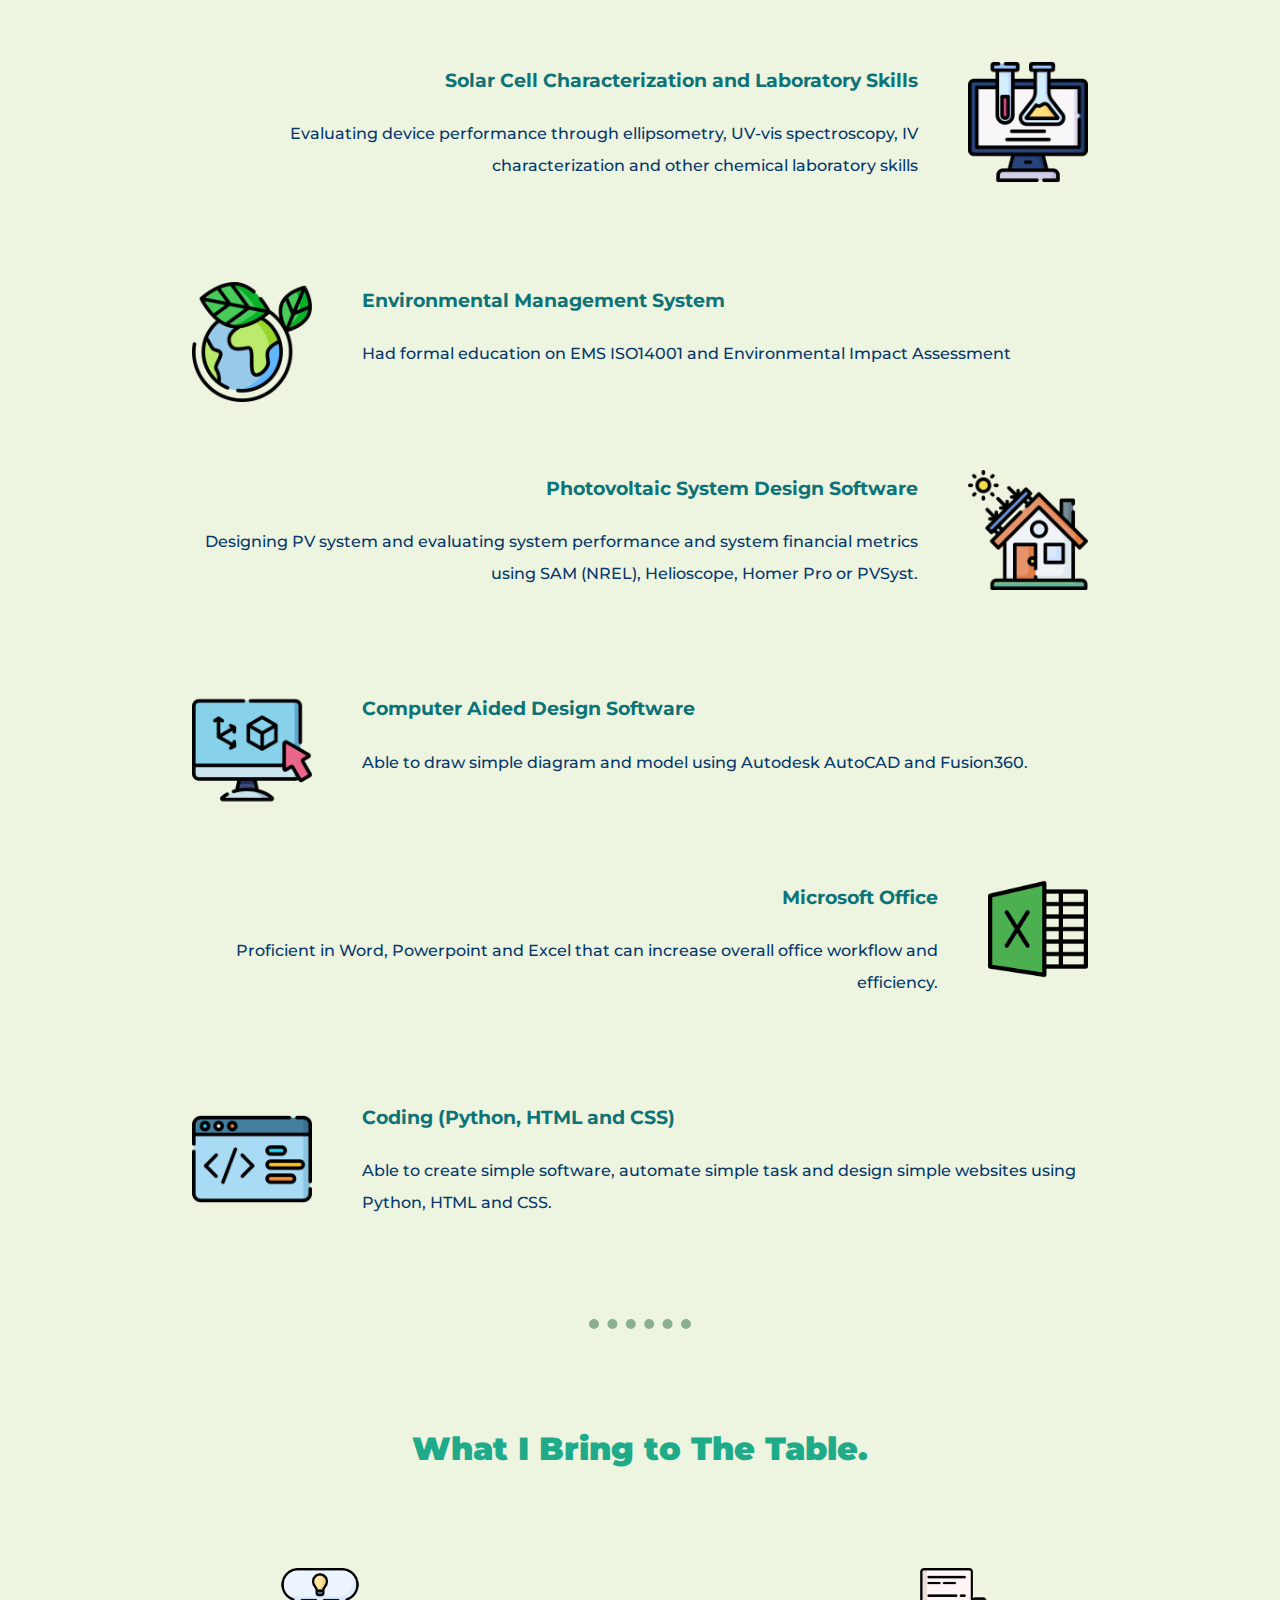
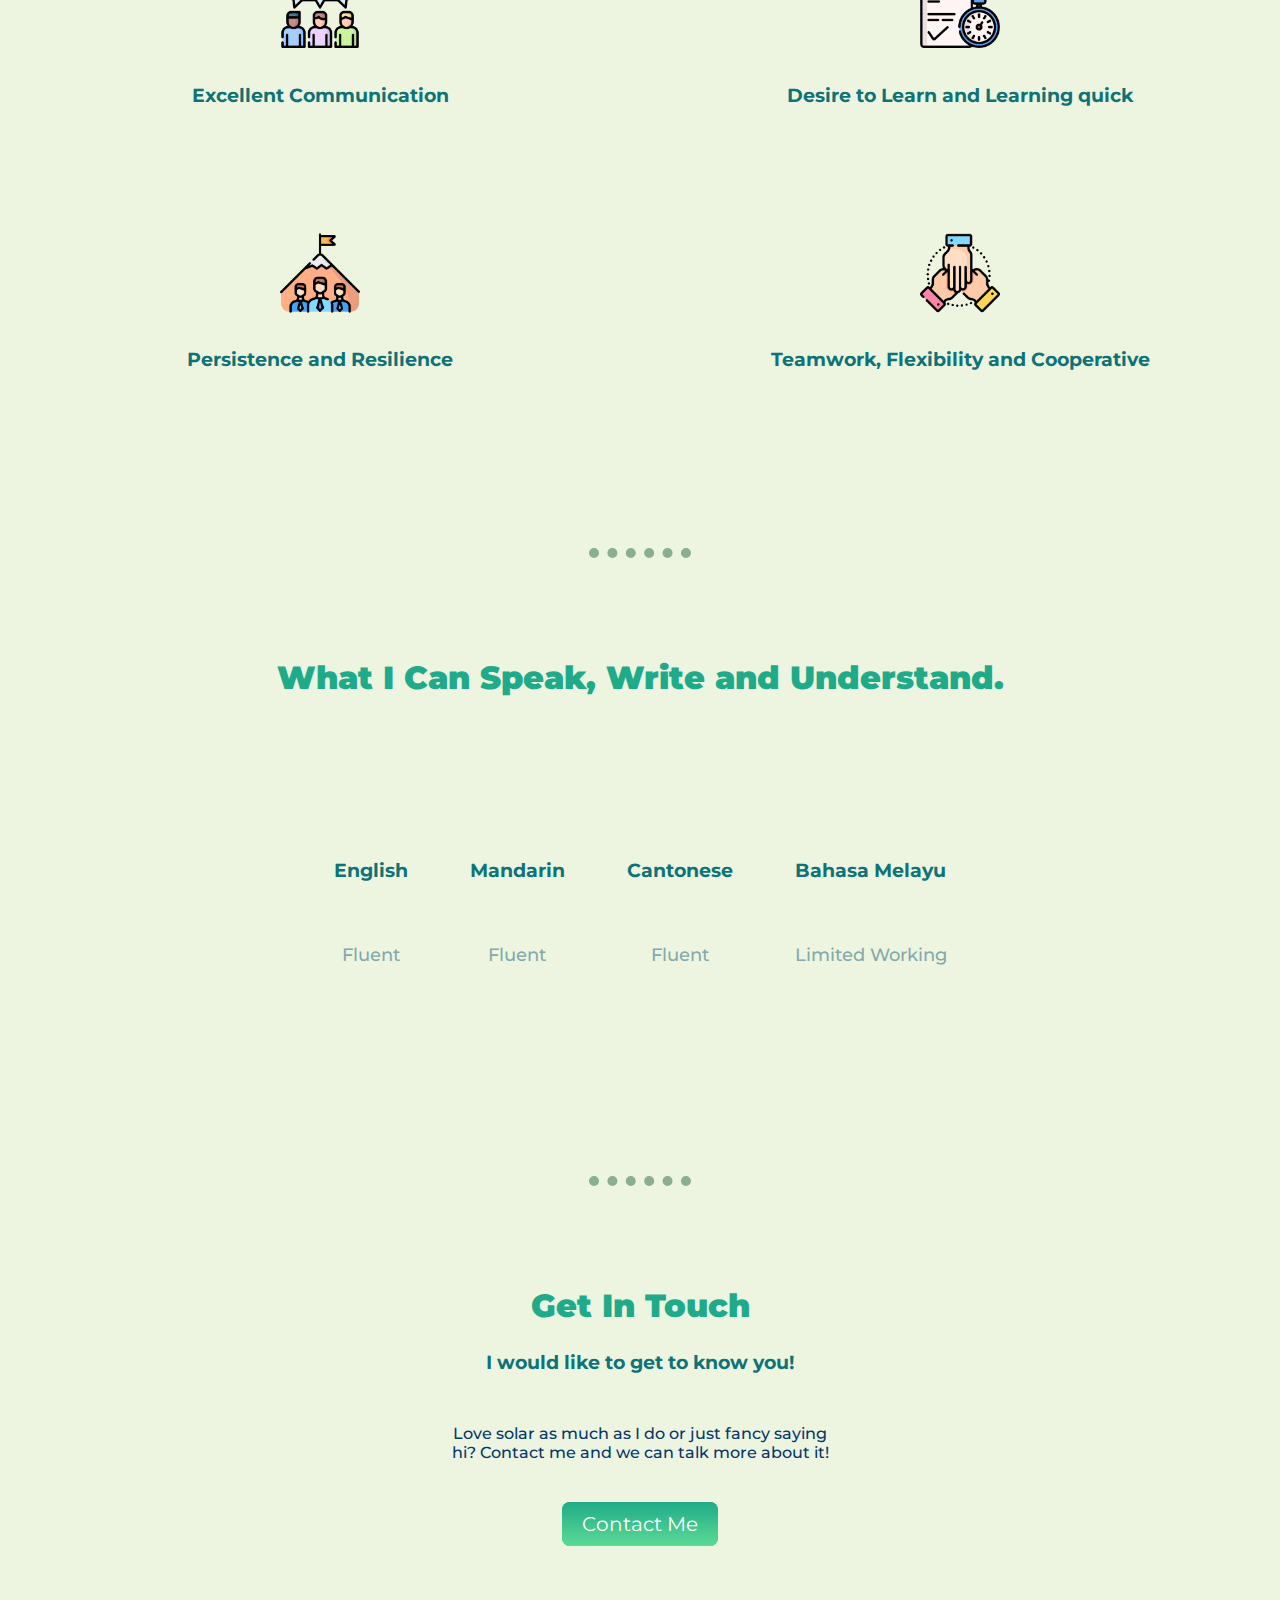
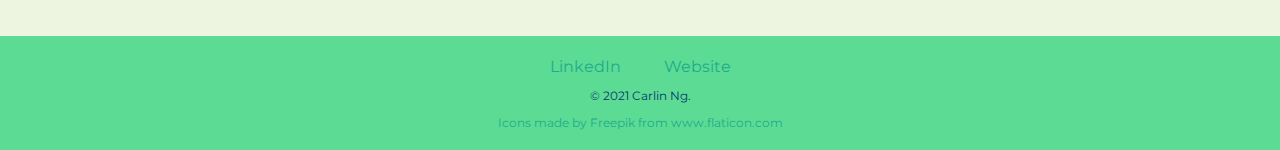
==== commit b4801aa0: "Update index.html" ====
--- a/index.html
+++ b/index.html
@@ -108,7 +108,7 @@
       <div class="left-row">
       <img class="code-img" src="./images/code.png" alt="Coding-img">
       <h3>Coding (Python, HTML and CSS)</h3>
-      <p>Able to create simple software,automate simply task and design simple websites using Python, HTML and CSS.</p>
+      <p>Able to create simple software, automate simple task and design simple websites using Python, HTML and CSS.</p>
     </div></div>
   <hr>
       <div class="soft-skills">
@@ -171,4 +171,4 @@
     <div class="copyright1">Icons made by <a href="https://www.freepik.com" title="Freepik">Freepik</a> from <a href="https://www.flaticon.com/" title="Flaticon">www.flaticon.com</a></div>
 </div>
 </body>
-</html>+</html>
